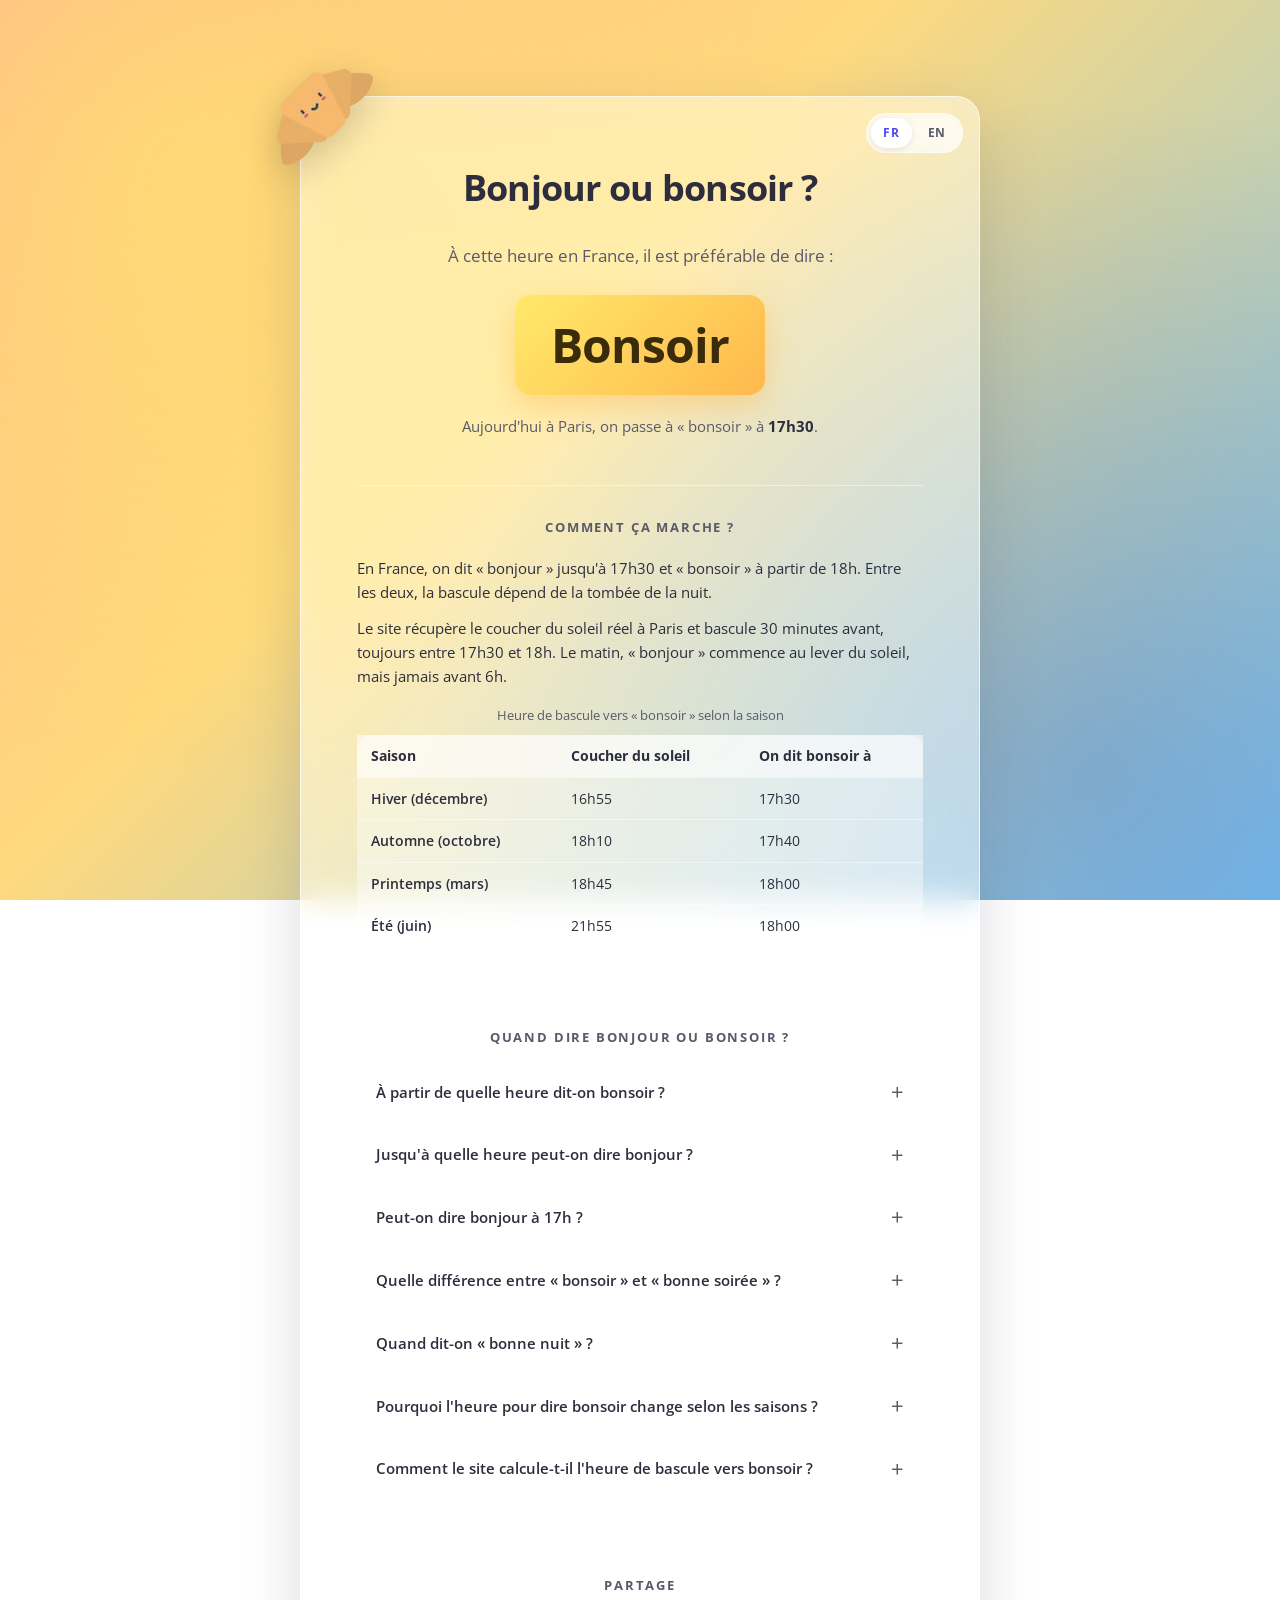
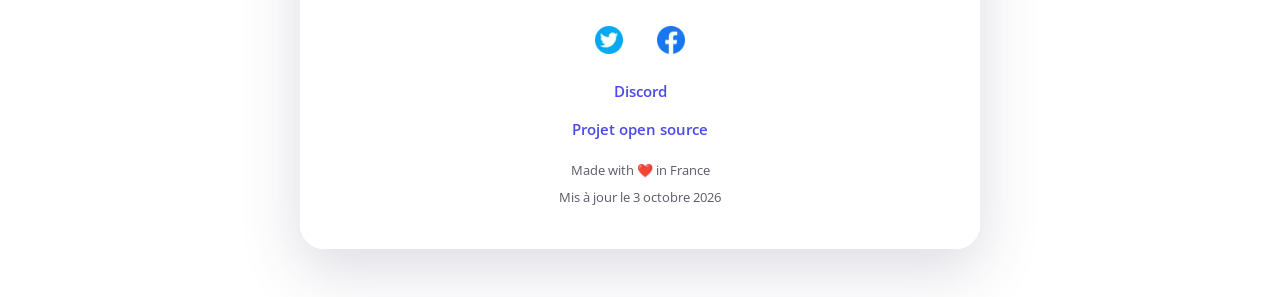
==== index.html @ 3666c382 "Refactor code structure for improved readability and maintainability" ====
<!DOCTYPE html>
<html lang="fr">

<head>
  <meta charset="utf-8" />
  <title>Faut-il dire bonjour ou bonsoir ?</title>
  <meta name="author" content="Fazcode" />
  <link rel="apple-touch-icon" href="./apple-touch-icon.png" />
  <link rel="icon" href="./favicon.ico" sizes="any" />
  <link rel="icon" type="image/webp" href="./croissant.webp" />
  <link rel="author" href="./humans.txt" />
  <meta name="viewport" content="width=device-width, initial-scale=1" />
  <meta name="robots" content="index, follow, max-snippet:-1, max-image-preview:large" />
  <link rel="canonical" href="https://bonjouroubonsoir.fr/" />
  <link rel="alternate" hreflang="fr" href="https://bonjouroubonsoir.fr/" />
  <link rel="alternate" hreflang="en" href="https://bonjouroubonsoir.fr/en/" />
  <link rel="alternate" hreflang="x-default" href="https://bonjouroubonsoir.fr/" />
  <link rel="preload" as="image" href="./croissant.webp" fetchpriority="high" />
  <meta name="description"
    content="Faut-il dire bonjour ou bonsoir maintenant ? Réponse en temps réel selon l'heure et le coucher du soleil, basée sur les règles du savoir-vivre français." />
  <meta name="keywords"
    content="faut-il dire bonjour ou bonsoir, bonjour ou bonsoir, à partir de quelle heure peut-on dire bonsoir, jusqu'à quelle heure peut-on dire bonjour, quand dire bonjour, quand dire bonsoir, heure pour dire bonsoir, bonsoir ou bonne soirée, savoir-vivre français, politesse, fazcode">

  <!-- Facebook -->
  <meta property="og:type" content="website" />
  <meta property="og:site_name" content="Bonjour ou Bonsoir ?" />
  <meta property="og:url" content="https://bonjouroubonsoir.fr/" />
  <meta property="og:title" content="Faut-il dire bonjour ou bonsoir ?" />
  <meta property="og:description"
    content="Faut-il dire bonjour ou bonsoir maintenant ? Réponse en temps réel selon l'heure et le coucher du soleil, basée sur les règles du savoir-vivre français." />
  <meta property="og:image" content="https://bonjouroubonsoir.fr/og-image.png" />
  <meta property="og:image:width" content="1200" />
  <meta property="og:image:height" content="630" />
  <meta property="og:image:type" content="image/png" />
  <meta property="og:image:alt" content="Un croissant, logo du site Bonjour ou Bonsoir" />
  <meta property="og:locale" content="fr_FR" />
  <meta property="og:locale:alternate" content="en_US" />

  <!-- Adding metadata for the PWA  -->
  <meta name="theme-color" content="#ffffff">
  <link rel="manifest" href="./manifest.json">


  <!-- Twitter -->
  <meta name="twitter:card" content="summary_large_image" />
  <meta name="twitter:url" content="https://bonjouroubonsoir.fr/" />
  <meta name="twitter:title" content="Faut-il dire bonjour ou bonsoir ?" />
  <meta name="twitter:description"
    content="Faut-il dire bonjour ou bonsoir maintenant ? Réponse en temps réel selon l'heure et le coucher du soleil, basée sur les règles du savoir-vivre français." />
  <meta name="twitter:image" content="https://bonjouroubonsoir.fr/og-image.png" />
  <meta name="twitter:site" content="@FazCodeFR" />
  <meta name="twitter:creator" content="@FazCodeFR" />

  <link rel="preload" href="./fonts/open-sans-latin-wght-400-700.woff2" as="font" type="font/woff2" crossorigin />
  <link rel="preconnect" href="https://api.sunrise-sunset.org" crossorigin />
  <link rel="stylesheet" href="./index.css" />

  <script type="application/ld+json">
  {
    "@context": "https://schema.org",
    "@graph": [
    {
      "@type": "WebSite",
      "@id": "https://bonjouroubonsoir.fr/#website",
      "name": "Bonjour ou Bonsoir ?",
      "url": "https://bonjouroubonsoir.fr/",
      "description": "Le site qui vous indique s'il faut dire bonjour ou bonsoir à ce moment.",
      "inLanguage": ["fr-FR", "en-US"],
      "publisher": { "@id": "https://bonjouroubonsoir.fr/#fazcode" }
    },
    {
      "@type": "Person",
      "@id": "https://bonjouroubonsoir.fr/#fazcode",
      "name": "Fazcode",
      "url": "https://fazcode.com/",
      "sameAs": [
        "https://github.com/FazCodeFR",
        "https://x.com/FazCodeFR"
      ]
    },
    {
      "@type": "WebPage",
      "@id": "https://bonjouroubonsoir.fr/#webpage",
      "url": "https://bonjouroubonsoir.fr/",
      "name": "Faut-il dire bonjour ou bonsoir ?",
      "inLanguage": "fr-FR",
      "isPartOf": { "@id": "https://bonjouroubonsoir.fr/#website" },
      "author": { "@id": "https://bonjouroubonsoir.fr/#fazcode" },
      "dateModified": "2026-10-03",
      "about": { "@type": "Thing", "name": "Salutations françaises : bonjour et bonsoir" },
      "mainEntity": { "@id": "https://bonjouroubonsoir.fr/#app" }
    },
    {
      "@type": "WebApplication",
      "@id": "https://bonjouroubonsoir.fr/#app",
      "name": "Bonjour ou Bonsoir ?",
      "url": "https://bonjouroubonsoir.fr/",
      "description": "Indique en temps réel s'il faut dire bonjour ou bonsoir, selon l'heure et le coucher du soleil à Paris (bascule entre 17h30 et 18h).",
      "applicationCategory": "ReferenceApplication",
      "operatingSystem": "Any",
      "inLanguage": ["fr-FR", "en-US"],
      "isAccessibleForFree": true,
      "offers": { "@type": "Offer", "price": "0", "priceCurrency": "EUR" },
      "author": { "@id": "https://bonjouroubonsoir.fr/#fazcode" }
    },
    {
    "@type": "FAQPage",
    "@id": "https://bonjouroubonsoir.fr/#faq",
    "inLanguage": "fr-FR",
    "isPartOf": { "@id": "https://bonjouroubonsoir.fr/#webpage" },
    "mainEntity": [
      {
        "@type": "Question",
        "name": "À partir de quelle heure dit-on bonsoir ?",
        "acceptedAnswer": {
          "@type": "Answer",
          "text": "En France, on commence à dire « bonsoir » entre 17h30 et 18h selon la saison. En hiver, quand la nuit tombe vers 17h, on bascule dès 17h30 ; en été, on attend 18h car il fait encore jour."
        }
      },
      {
        "@type": "Question",
        "name": "Jusqu'à quelle heure peut-on dire bonjour ?",
        "acceptedAnswer": {
          "@type": "Answer",
          "text": "« Bonjour » reste correct jusqu'à 17h30 toute l'année. Au-delà, et au plus tard à 18h, « bonsoir » prend le relais. Cette zone de bascule est typique du savoir-vivre français."
        }
      },
      {
        "@type": "Question",
        "name": "Peut-on dire bonjour à 17h ?",
        "acceptedAnswer": {
          "@type": "Answer",
          "text": "Oui, sans hésiter. À 17h, l'usage est encore « bonjour » partout en France, quelle que soit la saison. La transition vers « bonsoir » ne commence qu'à partir de 17h30."
        }
      },
      {
        "@type": "Question",
        "name": "Quelle est la différence entre « bonsoir » et « bonne soirée » ?",
        "acceptedAnswer": {
          "@type": "Answer",
          "text": "« Bonsoir » sert à saluer quelqu'un quand on le rencontre en fin de journée. « Bonne soirée » sert à prendre congé, en lui souhaitant une agréable fin de journée. On ne dit pas « bonne soirée » en arrivant."
        }
      },
      {
        "@type": "Question",
        "name": "Quand dit-on « bonne nuit » ?",
        "acceptedAnswer": {
          "@type": "Answer",
          "text": "« Bonne nuit » se dit uniquement juste avant que la personne aille se coucher. Ce n'est pas une salutation du soir : pour saluer en soirée, on dit « bonsoir »."
        }
      },
      {
        "@type": "Question",
        "name": "Pourquoi l'heure pour dire bonsoir change selon les saisons ?",
        "acceptedAnswer": {
          "@type": "Answer",
          "text": "Parce que l'usage français lie traditionnellement « bonsoir » à la tombée de la nuit. Le site se base sur le coucher du soleil réel à Paris, dans une fourchette comprise entre 17h30 et 18h pour rester cohérent avec les règles de politesse."
        }
      },
      {
        "@type": "Question",
        "name": "Comment le site calcule-t-il l'heure de bascule vers bonsoir ?",
        "acceptedAnswer": {
          "@type": "Answer",
          "text": "Le site récupère l'heure du coucher du soleil à Paris et bascule 30 minutes avant, sans jamais descendre sous 17h30 ni dépasser 18h. Exemples : 17h30 en hiver, environ 17h40 en automne, 18h au printemps et en été. Le matin, « bonjour » commence au lever du soleil, mais jamais avant 6h."
        }
      }
    ]
    }
    ]
  }
  </script>

</head>

<body>

  <main class="aligncenter">
    <div class="lang-switch" role="group" aria-label="Language">
      <a href="./" aria-current="page">FR</a>
      <a href="./en/">EN</a>
    </div>
    <img src="./croissant.webp" class="corner-image" alt="" width="200" height="200" fetchpriority="high">
    <h1>Bonjour ou bonsoir&nbsp;?</h1>

    <h2>À cette heure en France, il est préférable de dire&nbsp;:</h2>
    <time><strong id="bonText">Bonjour</strong></time>
    <p class="switch-time">Aujourd'hui à Paris, on passe à «&nbsp;bonsoir&nbsp;» à <strong id="switchTime">17h30–18h</strong>.</p>

    <section class="how" aria-labelledby="how-title">
      <h2 id="how-title">Comment ça marche&nbsp;?</h2>
      <p>En France, on dit «&nbsp;bonjour&nbsp;» jusqu'à 17h30 et «&nbsp;bonsoir&nbsp;» à partir de 18h. Entre les deux, la bascule dépend de la tombée de la nuit.</p>
      <p>Le site récupère le coucher du soleil réel à Paris et bascule 30&nbsp;minutes avant, toujours entre 17h30 et 18h. Le matin, «&nbsp;bonjour&nbsp;» commence au lever du soleil, mais jamais avant 6h.</p>
      <table>
        <caption>Heure de bascule vers «&nbsp;bonsoir&nbsp;» selon la saison</caption>
        <thead>
          <tr><th scope="col">Saison</th><th scope="col">Coucher du soleil</th><th scope="col">On dit bonsoir à</th></tr>
        </thead>
        <tbody>
          <tr><th scope="row">Hiver (décembre)</th><td>16h55</td><td>17h30</td></tr>
          <tr><th scope="row">Automne (octobre)</th><td>18h10</td><td>17h40</td></tr>
          <tr><th scope="row">Printemps (mars)</th><td>18h45</td><td>18h00</td></tr>
          <tr><th scope="row">Été (juin)</th><td>21h55</td><td>18h00</td></tr>
        </tbody>
      </table>
    </section>

    <section class="faq" aria-labelledby="faq-title">
      <h2 id="faq-title">Quand dire bonjour ou bonsoir&nbsp;?</h2>

      <details>
        <summary>À partir de quelle heure dit-on bonsoir&nbsp;?</summary>
        <p class="answer">En France, on commence à dire «&nbsp;bonsoir&nbsp;» entre 17h30 et 18h selon la saison. En hiver, quand la nuit tombe vers 17h, on bascule dès 17h30&nbsp;; en été, on attend 18h car il fait encore jour.</p>
      </details>

      <details>
        <summary>Jusqu'à quelle heure peut-on dire bonjour&nbsp;?</summary>
        <p class="answer">«&nbsp;Bonjour&nbsp;» reste correct jusqu'à 17h30 toute l'année. Au-delà, et au plus tard à 18h, «&nbsp;bonsoir&nbsp;» prend le relais. Cette zone de bascule est typique du savoir-vivre français.</p>
      </details>

      <details>
        <summary>Peut-on dire bonjour à 17h&nbsp;?</summary>
        <p class="answer">Oui, sans hésiter. À 17h, l'usage est encore «&nbsp;bonjour&nbsp;» partout en France, quelle que soit la saison. La transition vers «&nbsp;bonsoir&nbsp;» ne commence qu'à partir de 17h30.</p>
      </details>

      <details>
        <summary>Quelle différence entre «&nbsp;bonsoir&nbsp;» et «&nbsp;bonne soirée&nbsp;»&nbsp;?</summary>
        <p class="answer">«&nbsp;Bonsoir&nbsp;» sert à saluer quelqu'un quand on le rencontre en fin de journée. «&nbsp;Bonne soirée&nbsp;» sert à prendre congé, en lui souhaitant une agréable fin de journée. On ne dit pas «&nbsp;bonne soirée&nbsp;» en arrivant.</p>
      </details>

      <details>
        <summary>Quand dit-on «&nbsp;bonne nuit&nbsp;»&nbsp;?</summary>
        <p class="answer">«&nbsp;Bonne nuit&nbsp;» se dit uniquement juste avant que la personne aille se coucher. Ce n'est pas une salutation du soir&nbsp;: pour saluer en soirée, on dit «&nbsp;bonsoir&nbsp;».</p>
      </details>

      <details>
        <summary>Pourquoi l'heure pour dire bonsoir change selon les saisons&nbsp;?</summary>
        <p class="answer">L'usage français lie traditionnellement «&nbsp;bonsoir&nbsp;» à la tombée de la nuit. Le site se base sur le coucher du soleil réel à Paris, dans une fourchette comprise entre 17h30 et 18h pour rester cohérent avec les règles de politesse.</p>
      </details>

      <details>
        <summary>Comment le site calcule-t-il l'heure de bascule vers bonsoir&nbsp;?</summary>
        <p class="answer">Le site récupère l'heure du coucher du soleil à Paris et bascule 30&nbsp;minutes avant, sans jamais descendre sous 17h30 ni dépasser 18h. Exemples&nbsp;: 17h30 en hiver, environ 17h40 en automne, 18h au printemps et en été. Le matin, «&nbsp;bonjour&nbsp;» commence au lever du soleil, mais jamais avant 6h.</p>
      </details>
    </section>

    <section class="share">
      <h2>Partage</h2>

      <div class="share-icons">
        <a title="Faire un tweet"
          href="https://twitter.com/intent/tweet?text=Faut-il+dire+bonjour+ou+bonsoir+%3f%20https://bonjouroubonsoir.fr/+de+@aime_dev">
          <img src="./assets/twitter.webp" alt="Logo Twitter" width="35" height="35">
        </a>
        <a title="Partager sur Facebook" href="https://www.facebook.com/sharer/sharer.php?u=https://bonjouroubonsoir.fr/"
          lang="en" xml:lang="en">
          <img src="./assets/facebook.webp" alt="Logo Facebook" width="35" height="35">
        </a>
      </div>

      <a href="https://fazcode.com/discord">Discord</a>
      <a title="Github" href="https://github.com/FazCodeFR/BonjourOuBonsoir">Projet open source</a>

      <span class="made">Made with ❤️ in France</span>
      <span class="updated">Mis à jour le <time datetime="2026-10-03">3 octobre 2026</time></span>
    </section>
  </main>
  <script src="./index.js"></script>

</body>

</html>
---- index.css ----
@font-face {
    font-family: 'Open Sans';
    font-style: normal;
    font-weight: 400 700;
    font-display: swap;
    src: url('fonts/open-sans-latin-wght-400-700.woff2') format('woff2');
}

:root {
    --color-text: #2d2d3d;
    --color-text-soft: #5a5a6a;
    --color-card: rgba(255, 255, 255, 0.5);
    --color-card-border: rgba(255, 255, 255, 0.65);
    --color-divider: rgba(255, 255, 255, 0.45);
    --color-link: #4a4ae8;
    --color-link-hover: #2d2dc6;
    --color-bon-1: #ffe96a;
    --color-bon-2: #ffb84d;
    --shadow-card: 0 20px 60px rgba(60, 60, 100, 0.18);
    --shadow-bon: 0 10px 28px rgba(255, 184, 77, 0.45);
    --radius-card: 24px;
    --radius-bon: 16px;
}

* {
    box-sizing: border-box;
}

html, body {
    margin: 0;
    padding: 0;
}

body {
    font-family: 'Open Sans', sans-serif;
    min-height: 100vh;
    background: linear-gradient(135deg, #ffb88c 0%, #ffd97d 40%, #7bc6f5 100%);
    background-attachment: fixed;
    display: flex;
    justify-content: center;
    align-items: flex-start;
    color: var(--color-text);
    padding: 96px 20px 48px;
    line-height: 1.5;
    -webkit-font-smoothing: antialiased;
    -moz-osx-font-smoothing: grayscale;
}

body::before {
    content: '';
    position: fixed;
    inset: 0;
    background:
        radial-gradient(circle at 15% 20%, rgba(255, 233, 106, 0.55) 0%, transparent 45%),
        radial-gradient(circle at 85% 85%, rgba(75, 108, 183, 0.35) 0%, transparent 50%);
    pointer-events: none;
    z-index: 0;
}

.aligncenter {
    position: relative;
    text-align: center;
    border-radius: var(--radius-card);
    background-color: var(--color-card);
    padding: 64px 56px 40px;
    border: 1px solid var(--color-card-border);
    backdrop-filter: blur(16px) saturate(140%);
    -webkit-backdrop-filter: blur(16px) saturate(140%);
    box-shadow: var(--shadow-card);
    max-width: 680px;
    width: 100%;
    z-index: 1;
    animation: fadeIn 0.7s cubic-bezier(0.22, 1, 0.36, 1);
}

@keyframes fadeIn {
    from { opacity: 1; transform: translateY(8px); }
    to   { opacity: 1; transform: translateY(0); }
}

.lang-switch {
    position: absolute;
    top: 16px;
    right: 16px;
    display: inline-flex;
    gap: 4px;
    padding: 4px;
    border-radius: 999px;
    background: rgba(255, 255, 255, 0.55);
    border: 1px solid rgba(255, 255, 255, 0.7);
    backdrop-filter: blur(8px);
    -webkit-backdrop-filter: blur(8px);
    z-index: 2;
}

.lang-switch a {
    display: inline-flex;
    align-items: center;
    justify-content: center;
    min-width: 28px;
    min-height: 28px;
    font-size: 0.75rem;
    font-weight: 700;
    letter-spacing: 0.06em;
    color: var(--color-text-soft);
    padding: 6px 12px;
    border-radius: 999px;
    transition: background 0.2s ease, color 0.2s ease;
}

.lang-switch a:hover {
    color: var(--color-text);
    text-decoration: none;
}

.lang-switch a[aria-current="page"] {
    background: rgba(255, 255, 255, 0.9);
    color: var(--color-link);
    box-shadow: 0 2px 6px rgba(60, 60, 100, 0.12);
}

.corner-image {
    position: absolute;
    left: -24px;
    top: -28px;
    width: 96px;
    height: 96px;
    margin: 0;
    filter: drop-shadow(0 10px 18px rgba(0, 0, 0, 0.18));
    animation: float 4s ease-in-out infinite;
}

@keyframes float {
    0%, 100% { transform: translateY(0) rotate(-8deg); }
    50% { transform: translateY(-6px) rotate(-3deg); }
}

h1 {
    text-align: center;
    font-size: 2.25rem;
    font-weight: 700;
    letter-spacing: -0.02em;
    margin: 0 0 8px;
}

h2 {
    font-size: 1.0625rem;
    font-weight: 400;
    color: var(--color-text-soft);
    margin: 28px 0 18px;
}

#bonText {
    display: inline-block;
    background: linear-gradient(135deg, var(--color-bon-1) 0%, var(--color-bon-2) 100%);
    padding: 14px 36px;
    border-radius: var(--radius-bon);
    box-shadow: var(--shadow-bon);
    font-size: 3rem;
    font-weight: 700;
    letter-spacing: -0.02em;
    margin-top: 8px;
    color: #3a2c0a;
}

.switch-time {
    margin: 20px 0 0;
    font-size: 0.9375rem;
    color: var(--color-text-soft);
}

.switch-time strong {
    color: var(--color-text);
}

.how {
    margin-top: 48px;
    padding-top: 32px;
    border-top: 1px solid var(--color-divider);
    text-align: left;
}

.how h2 {
    margin: 0 0 18px;
    font-size: 0.8125rem;
    font-weight: 700;
    text-transform: uppercase;
    letter-spacing: 0.14em;
    color: var(--color-text-soft);
    text-align: center;
}

.how p {
    margin: 0 0 12px;
    font-size: 0.9375rem;
    line-height: 1.6;
}

.how table {
    width: 100%;
    margin-top: 18px;
    border-collapse: collapse;
    font-size: 0.9rem;
    background: rgba(255, 255, 255, 0.4);
    border-radius: 14px;
    overflow: hidden;
}

.how caption {
    caption-side: top;
    padding-bottom: 10px;
    font-size: 0.8125rem;
    color: var(--color-text-soft);
}

.how th,
.how td {
    padding: 10px 14px;
    text-align: left;
    border-bottom: 1px solid var(--color-divider);
}

.how thead th {
    font-weight: 700;
    background: rgba(255, 255, 255, 0.55);
}

.how tbody th {
    font-weight: 600;
}

.how td {
    white-space: nowrap;
}

.how tbody tr:last-child th,
.how tbody tr:last-child td {
    border-bottom: 0;
}

.faq {
    margin-top: 48px;
    padding-top: 32px;
    border-top: 1px solid var(--color-divider);
    text-align: left;
}

.faq h2 {
    margin: 0 0 18px;
    font-size: 0.8125rem;
    font-weight: 700;
    text-transform: uppercase;
    letter-spacing: 0.14em;
    color: var(--color-text-soft);
    text-align: center;
}

.faq details {
    background: rgba(255, 255, 255, 0.4);
    border: 1px solid rgba(255, 255, 255, 0.55);
    border-radius: 14px;
    margin-bottom: 10px;
    overflow: hidden;
    transition: background 0.2s ease, box-shadow 0.2s ease;
}

.faq details:hover {
    background: rgba(255, 255, 255, 0.55);
}

.faq details[open] {
    background: rgba(255, 255, 255, 0.7);
    box-shadow: 0 6px 18px rgba(60, 60, 100, 0.08);
}

.faq summary {
    list-style: none;
    cursor: pointer;
    padding: 14px 18px;
    font-size: 0.95rem;
    font-weight: 600;
    color: var(--color-text);
    display: flex;
    justify-content: space-between;
    align-items: center;
    gap: 12px;
}

.faq summary::-webkit-details-marker {
    display: none;
}

.faq summary::after {
    content: '+';
    font-size: 1.4rem;
    line-height: 1;
    font-weight: 400;
    color: var(--color-text-soft);
    transition: transform 0.25s cubic-bezier(0.22, 1, 0.36, 1);
    flex-shrink: 0;
}

.faq details[open] summary::after {
    transform: rotate(45deg);
    color: var(--color-link);
}

.faq .answer {
    padding: 0 18px 16px;
    color: var(--color-text-soft);
    font-size: 0.9rem;
    line-height: 1.6;
    margin: 0;
}

.share {
    margin-top: 48px;
    padding-top: 32px;
    border-top: 1px solid var(--color-divider);
    display: flex;
    flex-direction: column;
    gap: 16px;
    align-items: center;
}

.share h2 {
    margin: 0;
    font-size: 0.8125rem;
    font-weight: 700;
    text-transform: uppercase;
    letter-spacing: 0.14em;
    color: var(--color-text-soft);
}

.share-icons {
    display: flex;
    gap: 14px;
    margin-top: 4px;
}

.share-icons a {
    display: inline-flex;
    align-items: center;
    justify-content: center;
    width: 48px;
    height: 48px;
    border-radius: 12px;
    background: rgba(255, 255, 255, 0.55);
    border: 1px solid rgba(255, 255, 255, 0.7);
    transition: transform 0.2s ease, box-shadow 0.2s ease, background 0.2s ease;
}

.share-icons a:hover {
    transform: translateY(-3px);
    background: rgba(255, 255, 255, 0.8);
    box-shadow: 0 8px 18px rgba(60, 60, 100, 0.18);
}

.share-icons img {
    width: 28px;
    height: 28px;
    display: block;
}

a {
    color: var(--color-link);
    font-size: 0.9375rem;
    font-weight: 600;
    margin: 0;
    text-decoration: none;
    transition: color 0.2s ease;
}

a:hover {
    color: var(--color-link-hover);
    text-decoration: underline;
}

.share .made,
.share .updated {
    font-size: 0.8125rem;
    color: var(--color-text-soft);
    margin-top: 4px;
}

.share .updated {
    margin-top: -8px;
}

@media only screen and (max-width: 600px) {
    body {
        padding: 32px 16px;
    }
    .aligncenter {
        padding: 56px 24px 32px;
    }
    h1 {
        font-size: 1.625rem;
    }
    h2 {
        font-size: 0.9375rem;
    }
    #bonText {
        font-size: 2.25rem;
        padding: 12px 24px;
    }
    .corner-image {
        width: 72px;
        height: 72px;
        left: -16px;
        top: -20px;
    }
    .lang-switch {
        top: 12px;
        right: 12px;
    }
    .lang-switch a {
        font-size: 0.7rem;
        padding: 5px 10px;
    }
    .share {
        margin-top: 40px;
    }
    .faq,
    .how {
        margin-top: 40px;
        padding-top: 24px;
    }
    .how table {
        font-size: 0.8125rem;
    }
    .how th,
    .how td {
        padding: 8px 10px;
    }
    .faq summary {
        padding: 12px 14px;
        font-size: 0.9rem;
    }
    .faq .answer {
        padding: 0 14px 14px;
        font-size: 0.875rem;
    }
}
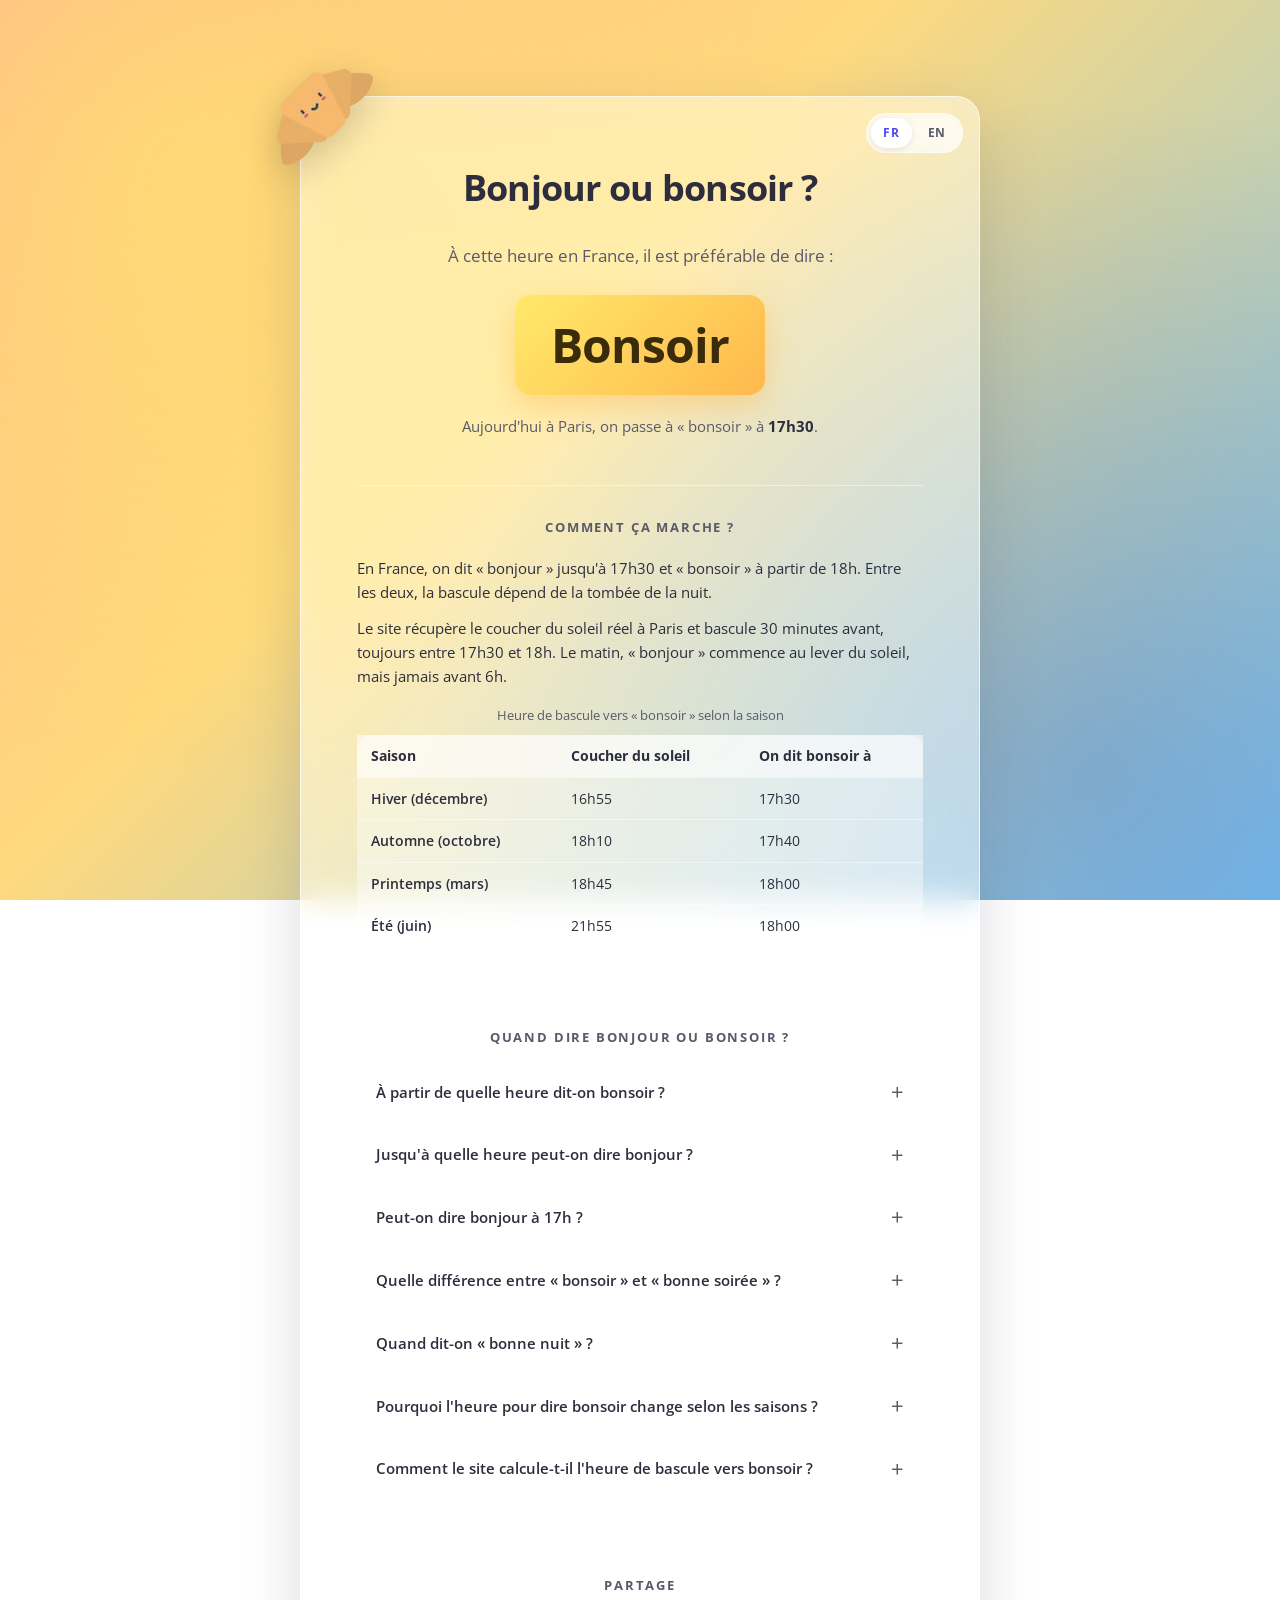
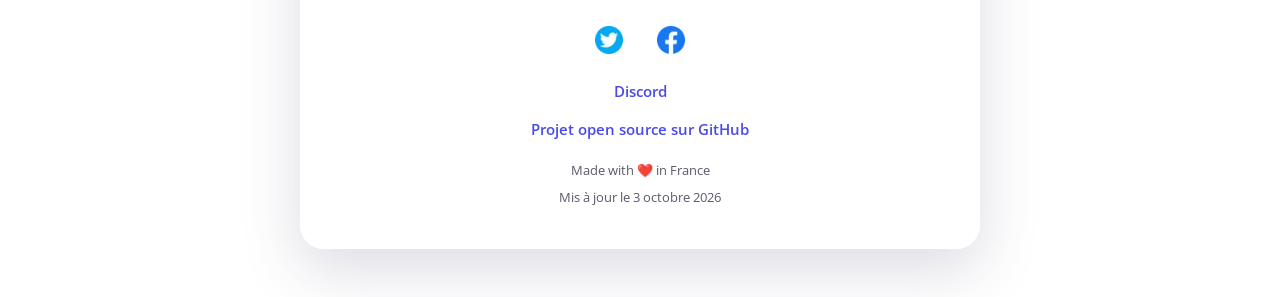
==== commit fe286305: "fix(headers): update cache duration for manifest and main script to one week fix(index.html): enhanc" ====
--- a/index.html
+++ b/index.html
@@ -15,7 +15,6 @@
   <link rel="alternate" hreflang="fr" href="https://bonjouroubonsoir.fr/" />
   <link rel="alternate" hreflang="en" href="https://bonjouroubonsoir.fr/en/" />
   <link rel="alternate" hreflang="x-default" href="https://bonjouroubonsoir.fr/" />
-  <link rel="preload" as="image" href="./croissant.webp" fetchpriority="high" />
   <meta name="description"
     content="Faut-il dire bonjour ou bonsoir maintenant ? Réponse en temps réel selon l'heure et le coucher du soleil, basée sur les règles du savoir-vivre français." />
   <meta name="keywords"
@@ -53,7 +52,452 @@
 
   <link rel="preload" href="./fonts/open-sans-latin-wght-400-700.woff2" as="font" type="font/woff2" crossorigin />
   <link rel="preconnect" href="https://api.sunrise-sunset.org" crossorigin />
-  <link rel="stylesheet" href="./index.css" />
+  <style>
+    @font-face {
+        font-family: 'Open Sans';
+        font-style: normal;
+        font-weight: 400 700;
+        font-display: swap;
+        src: url('/fonts/open-sans-latin-wght-400-700.woff2') format('woff2');
+    }
+
+    :root {
+        --color-text: #2d2d3d;
+        --color-text-soft: #5a5a6a;
+        --color-card: rgba(255, 255, 255, 0.5);
+        --color-card-border: rgba(255, 255, 255, 0.65);
+        --color-divider: rgba(255, 255, 255, 0.45);
+        --color-link: #4a4ae8;
+        --color-link-hover: #2d2dc6;
+        --color-bon-1: #ffe96a;
+        --color-bon-2: #ffb84d;
+        --shadow-card: 0 20px 60px rgba(60, 60, 100, 0.18);
+        --shadow-bon: 0 10px 28px rgba(255, 184, 77, 0.45);
+        --radius-card: 24px;
+        --radius-bon: 16px;
+    }
+
+    * {
+        box-sizing: border-box;
+    }
+
+    html, body {
+        margin: 0;
+        padding: 0;
+    }
+
+    body {
+        font-family: 'Open Sans', sans-serif;
+        min-height: 100vh;
+        background: linear-gradient(135deg, #ffb88c 0%, #ffd97d 40%, #7bc6f5 100%);
+        background-attachment: fixed;
+        display: flex;
+        justify-content: center;
+        align-items: flex-start;
+        color: var(--color-text);
+        padding: 96px 20px 48px;
+        line-height: 1.5;
+        -webkit-font-smoothing: antialiased;
+        -moz-osx-font-smoothing: grayscale;
+    }
+
+    body::before {
+        content: '';
+        position: fixed;
+        inset: 0;
+        background:
+            radial-gradient(circle at 15% 20%, rgba(255, 233, 106, 0.55) 0%, transparent 45%),
+            radial-gradient(circle at 85% 85%, rgba(75, 108, 183, 0.35) 0%, transparent 50%);
+        pointer-events: none;
+        z-index: 0;
+    }
+
+    .aligncenter {
+        position: relative;
+        text-align: center;
+        border-radius: var(--radius-card);
+        background-color: var(--color-card);
+        padding: 64px 56px 40px;
+        border: 1px solid var(--color-card-border);
+        backdrop-filter: blur(16px) saturate(140%);
+        -webkit-backdrop-filter: blur(16px) saturate(140%);
+        box-shadow: var(--shadow-card);
+        max-width: 680px;
+        width: 100%;
+        z-index: 1;
+        animation: fadeIn 0.7s cubic-bezier(0.22, 1, 0.36, 1);
+    }
+
+    @keyframes fadeIn {
+        from { opacity: 1; transform: translateY(8px); }
+        to   { opacity: 1; transform: translateY(0); }
+    }
+
+    .lang-switch {
+        position: absolute;
+        top: 16px;
+        right: 16px;
+        display: inline-flex;
+        gap: 4px;
+        padding: 4px;
+        border-radius: 999px;
+        background: rgba(255, 255, 255, 0.55);
+        border: 1px solid rgba(255, 255, 255, 0.7);
+        backdrop-filter: blur(8px);
+        -webkit-backdrop-filter: blur(8px);
+        z-index: 2;
+    }
+
+    .lang-switch a {
+        display: inline-flex;
+        align-items: center;
+        justify-content: center;
+        min-width: 28px;
+        min-height: 28px;
+        font-size: 0.75rem;
+        font-weight: 700;
+        letter-spacing: 0.06em;
+        color: var(--color-text-soft);
+        padding: 6px 12px;
+        border-radius: 999px;
+        transition: background 0.2s ease, color 0.2s ease;
+    }
+
+    .lang-switch a:hover {
+        color: var(--color-text);
+        text-decoration: none;
+    }
+
+    .lang-switch a[aria-current="page"] {
+        background: rgba(255, 255, 255, 0.9);
+        color: var(--color-link);
+        box-shadow: 0 2px 6px rgba(60, 60, 100, 0.12);
+    }
+
+    .corner-image {
+        position: absolute;
+        left: -24px;
+        top: -28px;
+        width: 96px;
+        height: 96px;
+        margin: 0;
+        filter: drop-shadow(0 10px 18px rgba(0, 0, 0, 0.18));
+        animation: float 4s ease-in-out infinite;
+    }
+
+    @keyframes float {
+        0%, 100% { transform: translateY(0) rotate(-8deg); }
+        50% { transform: translateY(-6px) rotate(-3deg); }
+    }
+
+    h1 {
+        text-align: center;
+        font-size: 2.25rem;
+        font-weight: 700;
+        letter-spacing: -0.02em;
+        margin: 0 0 8px;
+    }
+
+    h2 {
+        font-size: 1.0625rem;
+        font-weight: 400;
+        color: var(--color-text-soft);
+        margin: 28px 0 18px;
+    }
+
+    #bonText {
+        display: inline-block;
+        background: linear-gradient(135deg, var(--color-bon-1) 0%, var(--color-bon-2) 100%);
+        padding: 14px 36px;
+        border-radius: var(--radius-bon);
+        box-shadow: var(--shadow-bon);
+        font-size: 3rem;
+        font-weight: 700;
+        letter-spacing: -0.02em;
+        margin-top: 8px;
+        color: #3a2c0a;
+    }
+
+    .switch-time {
+        margin: 20px 0 0;
+        font-size: 0.9375rem;
+        color: var(--color-text-soft);
+    }
+
+    .switch-time strong {
+        color: var(--color-text);
+    }
+
+    .how {
+        margin-top: 48px;
+        padding-top: 32px;
+        border-top: 1px solid var(--color-divider);
+        text-align: left;
+    }
+
+    .how h2 {
+        margin: 0 0 18px;
+        font-size: 0.8125rem;
+        font-weight: 700;
+        text-transform: uppercase;
+        letter-spacing: 0.14em;
+        color: var(--color-text-soft);
+        text-align: center;
+    }
+
+    .how p {
+        margin: 0 0 12px;
+        font-size: 0.9375rem;
+        line-height: 1.6;
+    }
+
+    .how table {
+        width: 100%;
+        margin-top: 18px;
+        border-collapse: collapse;
+        font-size: 0.9rem;
+        background: rgba(255, 255, 255, 0.4);
+        border-radius: 14px;
+        overflow: hidden;
+    }
+
+    .how caption {
+        caption-side: top;
+        padding-bottom: 10px;
+        font-size: 0.8125rem;
+        color: var(--color-text-soft);
+    }
+
+    .how th,
+    .how td {
+        padding: 10px 14px;
+        text-align: left;
+        border-bottom: 1px solid var(--color-divider);
+    }
+
+    .how thead th {
+        font-weight: 700;
+        background: rgba(255, 255, 255, 0.55);
+    }
+
+    .how tbody th {
+        font-weight: 600;
+    }
+
+    .how td {
+        white-space: nowrap;
+    }
+
+    .how tbody tr:last-child th,
+    .how tbody tr:last-child td {
+        border-bottom: 0;
+    }
+
+    .faq {
+        margin-top: 48px;
+        padding-top: 32px;
+        border-top: 1px solid var(--color-divider);
+        text-align: left;
+    }
+
+    .faq h2 {
+        margin: 0 0 18px;
+        font-size: 0.8125rem;
+        font-weight: 700;
+        text-transform: uppercase;
+        letter-spacing: 0.14em;
+        color: var(--color-text-soft);
+        text-align: center;
+    }
+
+    .faq details {
+        background: rgba(255, 255, 255, 0.4);
+        border: 1px solid rgba(255, 255, 255, 0.55);
+        border-radius: 14px;
+        margin-bottom: 10px;
+        overflow: hidden;
+        transition: background 0.2s ease, box-shadow 0.2s ease;
+    }
+
+    .faq details:hover {
+        background: rgba(255, 255, 255, 0.55);
+    }
+
+    .faq details[open] {
+        background: rgba(255, 255, 255, 0.7);
+        box-shadow: 0 6px 18px rgba(60, 60, 100, 0.08);
+    }
+
+    .faq summary {
+        list-style: none;
+        cursor: pointer;
+        padding: 14px 18px;
+        font-size: 0.95rem;
+        font-weight: 600;
+        color: var(--color-text);
+        display: flex;
+        justify-content: space-between;
+        align-items: center;
+        gap: 12px;
+    }
+
+    .faq summary::-webkit-details-marker {
+        display: none;
+    }
+
+    .faq summary::after {
+        content: '+';
+        font-size: 1.4rem;
+        line-height: 1;
+        font-weight: 400;
+        color: var(--color-text-soft);
+        transition: transform 0.25s cubic-bezier(0.22, 1, 0.36, 1);
+        flex-shrink: 0;
+    }
+
+    .faq details[open] summary::after {
+        transform: rotate(45deg);
+        color: var(--color-link);
+    }
+
+    .faq .answer {
+        padding: 0 18px 16px;
+        color: var(--color-text-soft);
+        font-size: 0.9rem;
+        line-height: 1.6;
+        margin: 0;
+    }
+
+    .share {
+        margin-top: 48px;
+        padding-top: 32px;
+        border-top: 1px solid var(--color-divider);
+        display: flex;
+        flex-direction: column;
+        gap: 16px;
+        align-items: center;
+    }
+
+    .share h2 {
+        margin: 0;
+        font-size: 0.8125rem;
+        font-weight: 700;
+        text-transform: uppercase;
+        letter-spacing: 0.14em;
+        color: var(--color-text-soft);
+    }
+
+    .share-icons {
+        display: flex;
+        gap: 14px;
+        margin-top: 4px;
+    }
+
+    .share-icons a {
+        display: inline-flex;
+        align-items: center;
+        justify-content: center;
+        width: 48px;
+        height: 48px;
+        border-radius: 12px;
+        background: rgba(255, 255, 255, 0.55);
+        border: 1px solid rgba(255, 255, 255, 0.7);
+        transition: transform 0.2s ease, box-shadow 0.2s ease, background 0.2s ease;
+    }
+
+    .share-icons a:hover {
+        transform: translateY(-3px);
+        background: rgba(255, 255, 255, 0.8);
+        box-shadow: 0 8px 18px rgba(60, 60, 100, 0.18);
+    }
+
+    .share-icons img {
+        width: 28px;
+        height: 28px;
+        display: block;
+    }
+
+    a {
+        color: var(--color-link);
+        font-size: 0.9375rem;
+        font-weight: 600;
+        margin: 0;
+        text-decoration: none;
+        transition: color 0.2s ease;
+    }
+
+    a:hover {
+        color: var(--color-link-hover);
+        text-decoration: underline;
+    }
+
+    .share .made,
+    .share .updated {
+        font-size: 0.8125rem;
+        color: var(--color-text-soft);
+        margin-top: 4px;
+    }
+
+    .share .updated {
+        margin-top: -8px;
+    }
+
+    @media only screen and (max-width: 600px) {
+        body {
+            padding: 32px 16px;
+        }
+        .aligncenter {
+            padding: 56px 24px 32px;
+        }
+        h1 {
+            font-size: 1.625rem;
+        }
+        h2 {
+            font-size: 0.9375rem;
+        }
+        #bonText {
+            font-size: 2.25rem;
+            padding: 12px 24px;
+        }
+        .corner-image {
+            width: 72px;
+            height: 72px;
+            left: -16px;
+            top: -20px;
+        }
+        .lang-switch {
+            top: 12px;
+            right: 12px;
+        }
+        .lang-switch a {
+            font-size: 0.7rem;
+            padding: 5px 10px;
+        }
+        .share {
+            margin-top: 40px;
+        }
+        .faq,
+        .how {
+            margin-top: 40px;
+            padding-top: 24px;
+        }
+        .how table {
+            font-size: 0.8125rem;
+        }
+        .how th,
+        .how td {
+            padding: 8px 10px;
+        }
+        .faq summary {
+            padding: 12px 14px;
+            font-size: 0.9rem;
+        }
+        .faq .answer {
+            padding: 0 14px 14px;
+            font-size: 0.875rem;
+        }
+    }
+  </style>
 
   <script type="application/ld+json">
   {
@@ -177,14 +621,14 @@
 
   <main class="aligncenter">
     <div class="lang-switch" role="group" aria-label="Language">
-      <a href="./" aria-current="page">FR</a>
-      <a href="./en/">EN</a>
+      <a href="./" lang="fr" hreflang="fr" aria-current="page" aria-label="FR – Français">FR</a>
+      <a href="./en/" lang="en" hreflang="en" aria-label="EN – English">EN</a>
     </div>
-    <img src="./croissant.webp" class="corner-image" alt="" width="200" height="200" fetchpriority="high">
+    <img src="./croissant.webp" class="corner-image" alt="" width="96" height="96" fetchpriority="high">
     <h1>Bonjour ou bonsoir&nbsp;?</h1>
 
     <h2>À cette heure en France, il est préférable de dire&nbsp;:</h2>
-    <time><strong id="bonText">Bonjour</strong></time>
+    <div aria-live="polite"><strong id="bonText">Bonjour</strong></div>
     <p class="switch-time">Aujourd'hui à Paris, on passe à «&nbsp;bonsoir&nbsp;» à <strong id="switchTime">17h30–18h</strong>.</p>
 
     <section class="how" aria-labelledby="how-title">
@@ -248,18 +692,16 @@
       <h2>Partage</h2>
 
       <div class="share-icons">
-        <a title="Faire un tweet"
-          href="https://twitter.com/intent/tweet?text=Faut-il+dire+bonjour+ou+bonsoir+%3f%20https://bonjouroubonsoir.fr/+de+@aime_dev">
-          <img src="./assets/twitter.webp" alt="Logo Twitter" width="35" height="35">
+        <a href="https://twitter.com/intent/tweet?text=Faut-il+dire+bonjour+ou+bonsoir+%3f%20https://bonjouroubonsoir.fr/+de+@aime_dev">
+          <img src="./assets/twitter.webp" alt="Partager sur Twitter" width="35" height="35">
         </a>
-        <a title="Partager sur Facebook" href="https://www.facebook.com/sharer/sharer.php?u=https://bonjouroubonsoir.fr/"
-          lang="en" xml:lang="en">
-          <img src="./assets/facebook.webp" alt="Logo Facebook" width="35" height="35">
+        <a href="https://www.facebook.com/sharer/sharer.php?u=https://bonjouroubonsoir.fr/">
+          <img src="./assets/facebook.webp" alt="Partager sur Facebook" width="35" height="35">
         </a>
       </div>
 
       <a href="https://fazcode.com/discord">Discord</a>
-      <a title="Github" href="https://github.com/FazCodeFR/BonjourOuBonsoir">Projet open source</a>
+      <a href="https://github.com/FazCodeFR/BonjourOuBonsoir">Projet open source sur GitHub</a>
 
       <span class="made">Made with ❤️ in France</span>
       <span class="updated">Mis à jour le <time datetime="2026-10-03">3 octobre 2026</time></span>
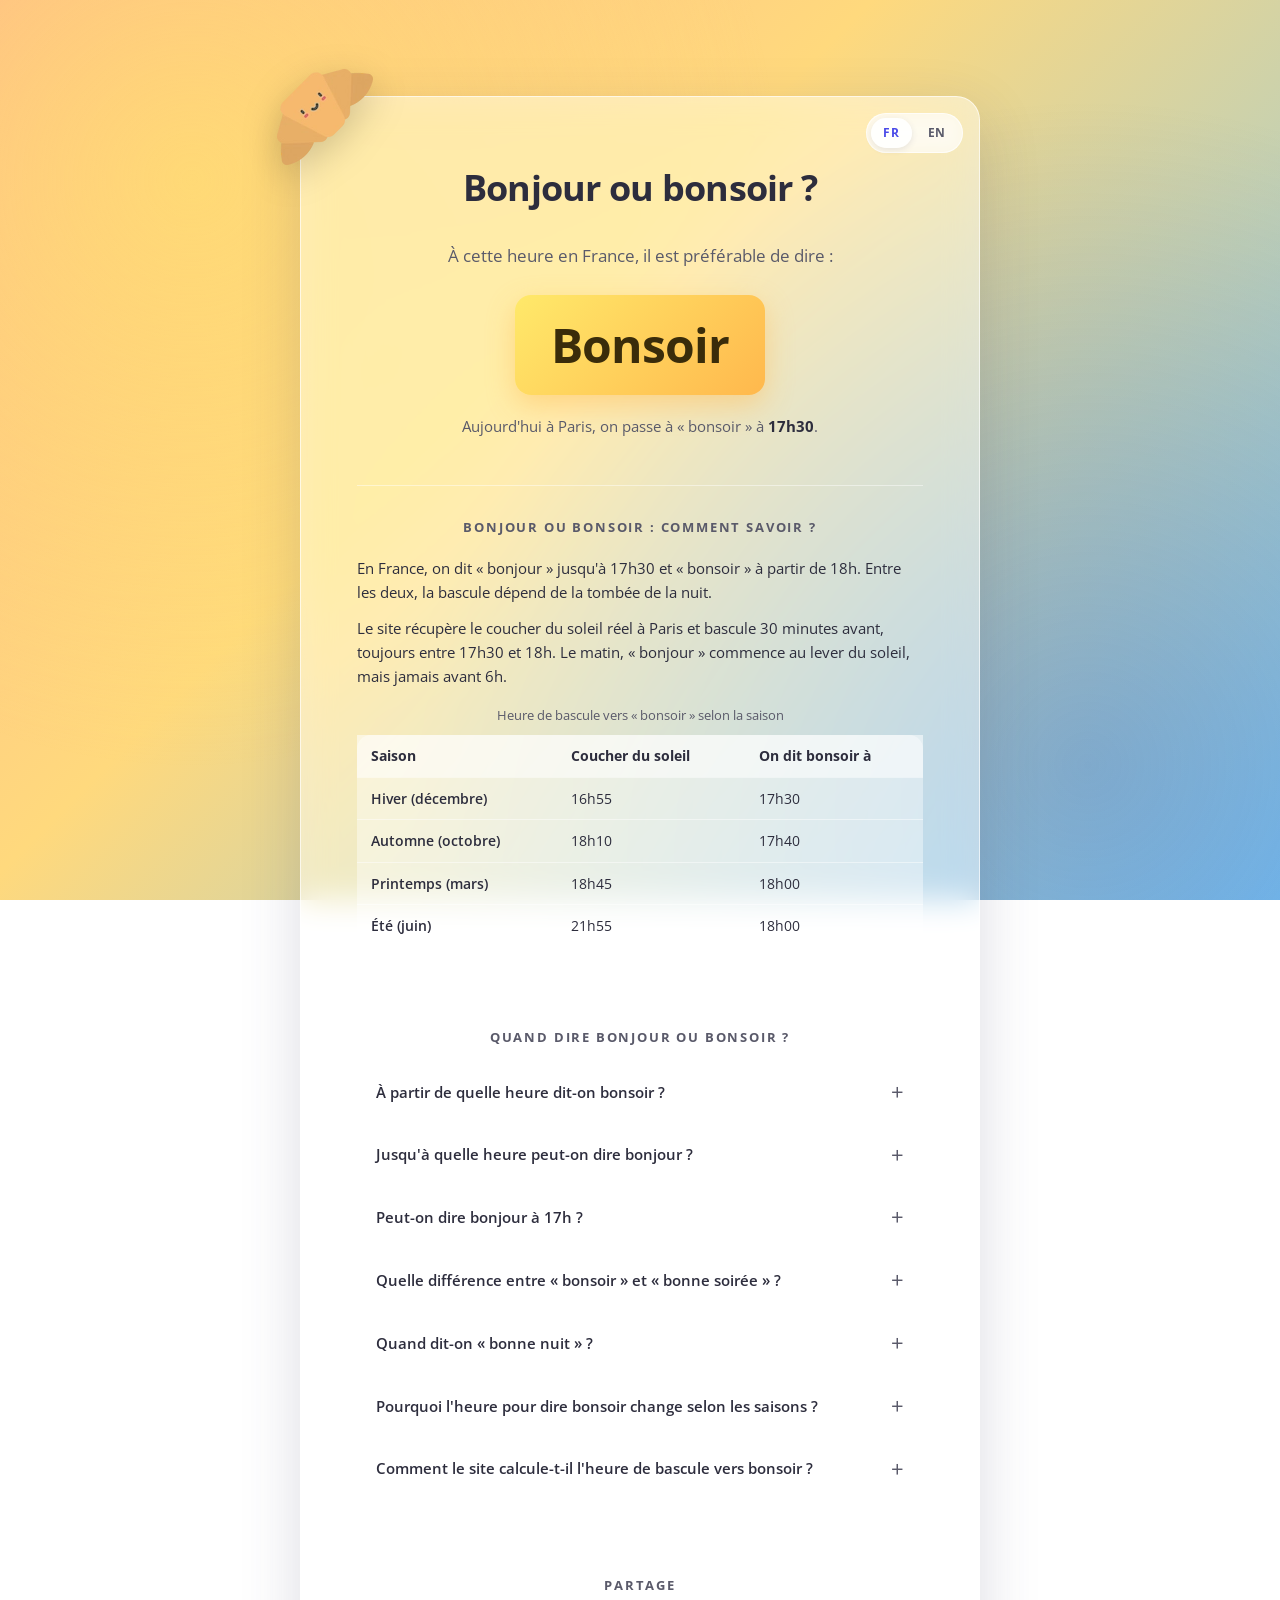
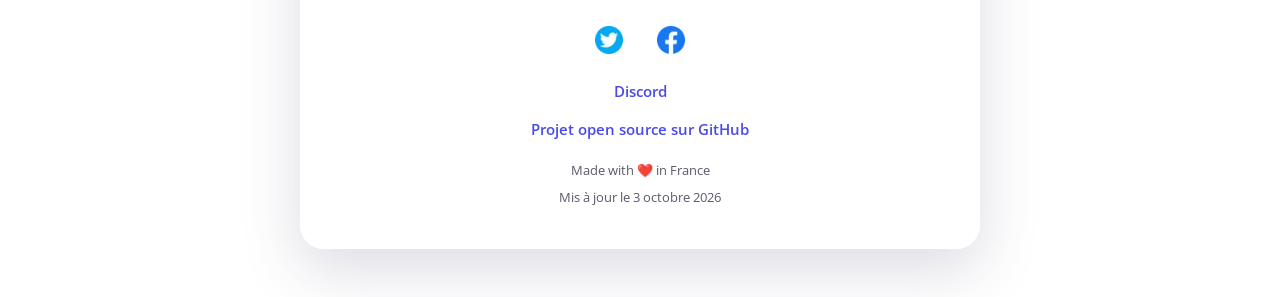
==== commit ad017c73: "fix(meta): update page titles and descriptions for clarity and SEO enhancement" ====
--- a/index.html
+++ b/index.html
@@ -3,7 +3,7 @@
 
 <head>
   <meta charset="utf-8" />
-  <title>Faut-il dire bonjour ou bonsoir ?</title>
+  <title>Faut-il dire bonjour ou bonsoir ? L'heure exacte en direct</title>
   <meta name="author" content="Fazcode" />
   <link rel="apple-touch-icon" href="./apple-touch-icon.png" />
   <link rel="icon" href="./favicon.ico" sizes="any" />
@@ -16,7 +16,7 @@
   <link rel="alternate" hreflang="en" href="https://bonjouroubonsoir.fr/en/" />
   <link rel="alternate" hreflang="x-default" href="https://bonjouroubonsoir.fr/" />
   <meta name="description"
-    content="Faut-il dire bonjour ou bonsoir maintenant ? Réponse en temps réel selon l'heure et le coucher du soleil, basée sur les règles du savoir-vivre français." />
+    content="Bonjour ou bonsoir ? Réponse en temps réel : en France, on dit bonsoir entre 17h30 et 18h selon le coucher du soleil à Paris. Règles et FAQ." />
   <meta name="keywords"
     content="faut-il dire bonjour ou bonsoir, bonjour ou bonsoir, à partir de quelle heure peut-on dire bonsoir, jusqu'à quelle heure peut-on dire bonjour, quand dire bonjour, quand dire bonsoir, heure pour dire bonsoir, bonsoir ou bonne soirée, savoir-vivre français, politesse, fazcode">
 
@@ -24,9 +24,9 @@
   <meta property="og:type" content="website" />
   <meta property="og:site_name" content="Bonjour ou Bonsoir ?" />
   <meta property="og:url" content="https://bonjouroubonsoir.fr/" />
-  <meta property="og:title" content="Faut-il dire bonjour ou bonsoir ?" />
+  <meta property="og:title" content="Faut-il dire bonjour ou bonsoir ? L'heure exacte en direct" />
   <meta property="og:description"
-    content="Faut-il dire bonjour ou bonsoir maintenant ? Réponse en temps réel selon l'heure et le coucher du soleil, basée sur les règles du savoir-vivre français." />
+    content="Bonjour ou bonsoir ? Réponse en temps réel : en France, on dit bonsoir entre 17h30 et 18h selon le coucher du soleil à Paris. Règles et FAQ." />
   <meta property="og:image" content="https://bonjouroubonsoir.fr/og-image.png" />
   <meta property="og:image:width" content="1200" />
   <meta property="og:image:height" content="630" />
@@ -43,9 +43,9 @@
   <!-- Twitter -->
   <meta name="twitter:card" content="summary_large_image" />
   <meta name="twitter:url" content="https://bonjouroubonsoir.fr/" />
-  <meta name="twitter:title" content="Faut-il dire bonjour ou bonsoir ?" />
+  <meta name="twitter:title" content="Faut-il dire bonjour ou bonsoir ? L'heure exacte en direct" />
   <meta name="twitter:description"
-    content="Faut-il dire bonjour ou bonsoir maintenant ? Réponse en temps réel selon l'heure et le coucher du soleil, basée sur les règles du savoir-vivre français." />
+    content="Bonjour ou bonsoir ? Réponse en temps réel : en France, on dit bonsoir entre 17h30 et 18h selon le coucher du soleil à Paris. Règles et FAQ." />
   <meta name="twitter:image" content="https://bonjouroubonsoir.fr/og-image.png" />
   <meta name="twitter:site" content="@FazCodeFR" />
   <meta name="twitter:creator" content="@FazCodeFR" />
@@ -339,6 +339,12 @@
         justify-content: space-between;
         align-items: center;
         gap: 12px;
+    }
+
+    .faq summary h3 {
+        margin: 0;
+        font: inherit;
+        color: inherit;
     }
 
     .faq summary::-webkit-details-marker {
@@ -624,7 +630,7 @@
       <a href="./" lang="fr" hreflang="fr" aria-current="page" aria-label="FR – Français">FR</a>
       <a href="./en/" lang="en" hreflang="en" aria-label="EN – English">EN</a>
     </div>
-    <img src="./croissant.webp" class="corner-image" alt="" width="96" height="96" fetchpriority="high">
+    <img src="./croissant.webp" class="corner-image" alt="Croissant, logo de Bonjour ou Bonsoir" width="96" height="96" fetchpriority="high">
     <h1>Bonjour ou bonsoir&nbsp;?</h1>
 
     <h2>À cette heure en France, il est préférable de dire&nbsp;:</h2>
@@ -632,7 +638,7 @@
     <p class="switch-time">Aujourd'hui à Paris, on passe à «&nbsp;bonsoir&nbsp;» à <strong id="switchTime">17h30–18h</strong>.</p>
 
     <section class="how" aria-labelledby="how-title">
-      <h2 id="how-title">Comment ça marche&nbsp;?</h2>
+      <h2 id="how-title">Bonjour ou bonsoir&nbsp;: comment savoir&nbsp;?</h2>
       <p>En France, on dit «&nbsp;bonjour&nbsp;» jusqu'à 17h30 et «&nbsp;bonsoir&nbsp;» à partir de 18h. Entre les deux, la bascule dépend de la tombée de la nuit.</p>
       <p>Le site récupère le coucher du soleil réel à Paris et bascule 30&nbsp;minutes avant, toujours entre 17h30 et 18h. Le matin, «&nbsp;bonjour&nbsp;» commence au lever du soleil, mais jamais avant 6h.</p>
       <table>
@@ -653,37 +659,37 @@
       <h2 id="faq-title">Quand dire bonjour ou bonsoir&nbsp;?</h2>
 
       <details>
-        <summary>À partir de quelle heure dit-on bonsoir&nbsp;?</summary>
+        <summary><h3>À partir de quelle heure dit-on bonsoir&nbsp;?</h3></summary>
         <p class="answer">En France, on commence à dire «&nbsp;bonsoir&nbsp;» entre 17h30 et 18h selon la saison. En hiver, quand la nuit tombe vers 17h, on bascule dès 17h30&nbsp;; en été, on attend 18h car il fait encore jour.</p>
       </details>
 
       <details>
-        <summary>Jusqu'à quelle heure peut-on dire bonjour&nbsp;?</summary>
+        <summary><h3>Jusqu'à quelle heure peut-on dire bonjour&nbsp;?</h3></summary>
         <p class="answer">«&nbsp;Bonjour&nbsp;» reste correct jusqu'à 17h30 toute l'année. Au-delà, et au plus tard à 18h, «&nbsp;bonsoir&nbsp;» prend le relais. Cette zone de bascule est typique du savoir-vivre français.</p>
       </details>
 
       <details>
-        <summary>Peut-on dire bonjour à 17h&nbsp;?</summary>
+        <summary><h3>Peut-on dire bonjour à 17h&nbsp;?</h3></summary>
         <p class="answer">Oui, sans hésiter. À 17h, l'usage est encore «&nbsp;bonjour&nbsp;» partout en France, quelle que soit la saison. La transition vers «&nbsp;bonsoir&nbsp;» ne commence qu'à partir de 17h30.</p>
       </details>
 
       <details>
-        <summary>Quelle différence entre «&nbsp;bonsoir&nbsp;» et «&nbsp;bonne soirée&nbsp;»&nbsp;?</summary>
+        <summary><h3>Quelle différence entre «&nbsp;bonsoir&nbsp;» et «&nbsp;bonne soirée&nbsp;»&nbsp;?</h3></summary>
         <p class="answer">«&nbsp;Bonsoir&nbsp;» sert à saluer quelqu'un quand on le rencontre en fin de journée. «&nbsp;Bonne soirée&nbsp;» sert à prendre congé, en lui souhaitant une agréable fin de journée. On ne dit pas «&nbsp;bonne soirée&nbsp;» en arrivant.</p>
       </details>
 
       <details>
-        <summary>Quand dit-on «&nbsp;bonne nuit&nbsp;»&nbsp;?</summary>
+        <summary><h3>Quand dit-on «&nbsp;bonne nuit&nbsp;»&nbsp;?</h3></summary>
         <p class="answer">«&nbsp;Bonne nuit&nbsp;» se dit uniquement juste avant que la personne aille se coucher. Ce n'est pas une salutation du soir&nbsp;: pour saluer en soirée, on dit «&nbsp;bonsoir&nbsp;».</p>
       </details>
 
       <details>
-        <summary>Pourquoi l'heure pour dire bonsoir change selon les saisons&nbsp;?</summary>
+        <summary><h3>Pourquoi l'heure pour dire bonsoir change selon les saisons&nbsp;?</h3></summary>
         <p class="answer">L'usage français lie traditionnellement «&nbsp;bonsoir&nbsp;» à la tombée de la nuit. Le site se base sur le coucher du soleil réel à Paris, dans une fourchette comprise entre 17h30 et 18h pour rester cohérent avec les règles de politesse.</p>
       </details>
 
       <details>
-        <summary>Comment le site calcule-t-il l'heure de bascule vers bonsoir&nbsp;?</summary>
+        <summary><h3>Comment le site calcule-t-il l'heure de bascule vers bonsoir&nbsp;?</h3></summary>
         <p class="answer">Le site récupère l'heure du coucher du soleil à Paris et bascule 30&nbsp;minutes avant, sans jamais descendre sous 17h30 ni dépasser 18h. Exemples&nbsp;: 17h30 en hiver, environ 17h40 en automne, 18h au printemps et en été. Le matin, «&nbsp;bonjour&nbsp;» commence au lever du soleil, mais jamais avant 6h.</p>
       </details>
     </section>
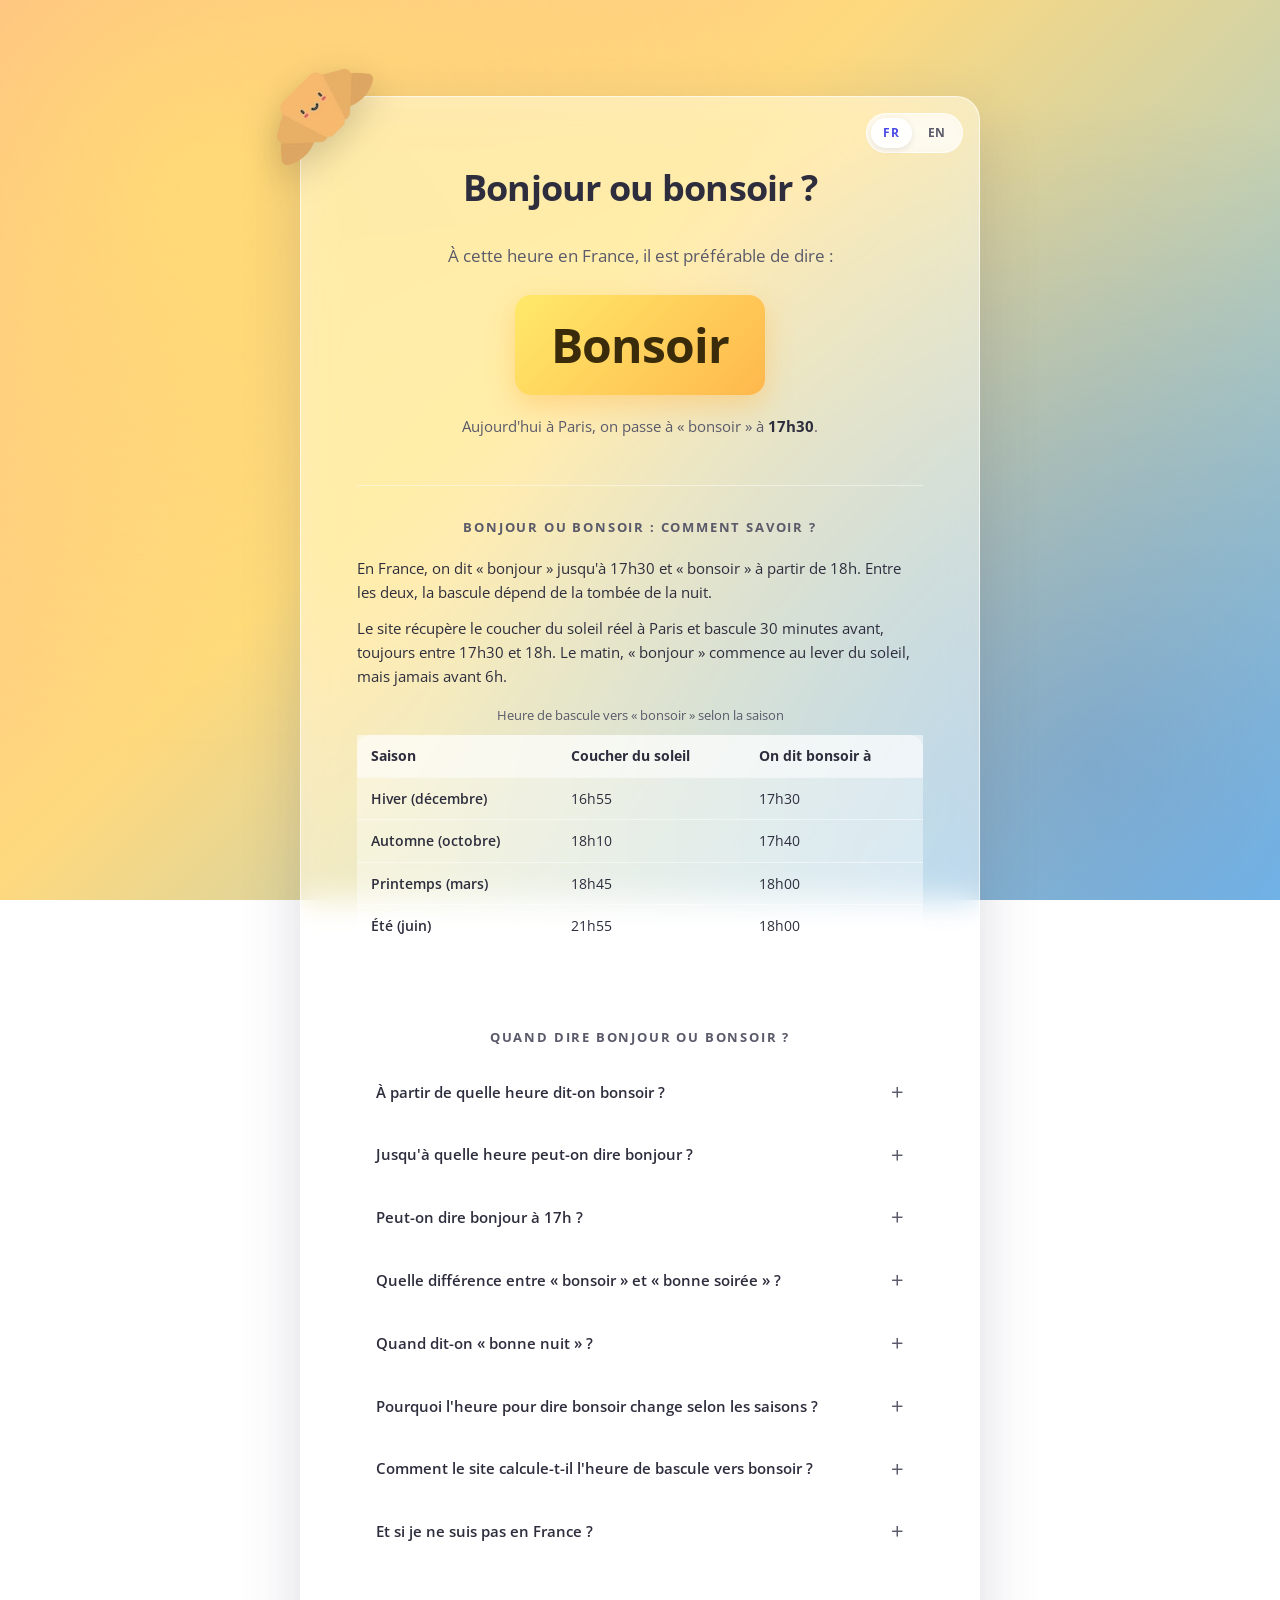
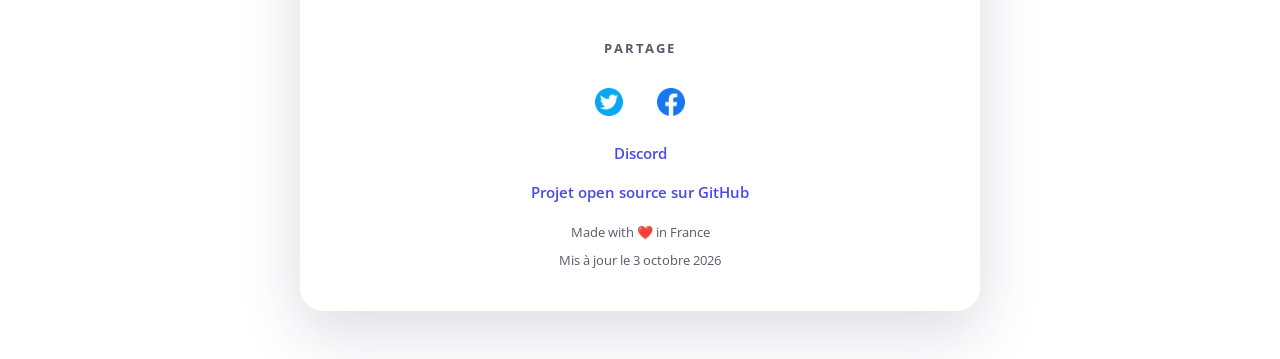
==== commit 5913123f: "feat: enhance greeting functionality with local time support and API integration" ====
--- a/index.html
+++ b/index.html
@@ -15,6 +15,8 @@
   <link rel="alternate" hreflang="fr" href="https://bonjouroubonsoir.fr/" />
   <link rel="alternate" hreflang="en" href="https://bonjouroubonsoir.fr/en/" />
   <link rel="alternate" hreflang="x-default" href="https://bonjouroubonsoir.fr/" />
+  <link rel="alternate" type="application/json" href="https://bonjouroubonsoir.fr/api/bonjour-ou-bonsoir" title="Réponse en direct (JSON)" />
+  <link rel="modulepreload" href="/salutation.js" />
   <meta name="description"
     content="Bonjour ou bonsoir ? Réponse en temps réel : en France, on dit bonsoir entre 17h30 et 18h selon le coucher du soleil à Paris. Règles et FAQ." />
   <meta name="keywords"
@@ -51,7 +53,6 @@
   <meta name="twitter:creator" content="@FazCodeFR" />
 
   <link rel="preload" href="./fonts/open-sans-latin-wght-400-700.woff2" as="font" type="font/woff2" crossorigin />
-  <link rel="preconnect" href="https://api.sunrise-sunset.org" crossorigin />
   <style>
     @font-face {
         font-family: 'Open Sans';
@@ -448,7 +449,44 @@
         margin-top: -8px;
     }
 
+    .local {
+        margin: 24px auto 0;
+        max-width: 460px;
+        padding: 14px 20px;
+        background: rgba(255, 255, 255, 0.4);
+        border: 1px solid rgba(255, 255, 255, 0.55);
+        border-radius: 14px;
+    }
+
+    .local[hidden] {
+        display: none;
+    }
+
+    .local p {
+        margin: 0;
+        font-size: 0.9375rem;
+    }
+
+    #localText {
+        display: inline-block;
+        margin-left: 4px;
+        padding: 2px 12px;
+        border-radius: 10px;
+        background: linear-gradient(135deg, var(--color-bon-1) 0%, var(--color-bon-2) 100%);
+        color: #3a2c0a;
+        font-weight: 700;
+    }
+
+    .local .local-switch {
+        margin-top: 6px;
+        font-size: 0.8125rem;
+        color: var(--color-text-soft);
+    }
+
     @media only screen and (max-width: 600px) {
+        .local {
+            padding: 12px 14px;
+        }
         body {
             padding: 32px 16px;
         }
@@ -554,6 +592,16 @@
       "author": { "@id": "https://bonjouroubonsoir.fr/#fazcode" }
     },
     {
+      "@type": "WebAPI",
+      "@id": "https://bonjouroubonsoir.fr/#api",
+      "name": "API Bonjour ou Bonsoir",
+      "description": "Renvoie en JSON s'il faut dire bonjour ou bonsoir maintenant en France (et dans le fuseau horaire du visiteur), avec l'heure de bascule du jour. Sans authentification.",
+      "url": "https://bonjouroubonsoir.fr/api/bonjour-ou-bonsoir",
+      "documentation": "https://github.com/FazCodeFR/BonjourOuBonsoir/blob/master/ALGORITHME.md",
+      "provider": { "@id": "https://bonjouroubonsoir.fr/#fazcode" },
+      "isAccessibleForFree": true
+    },
+    {
     "@type": "FAQPage",
     "@id": "https://bonjouroubonsoir.fr/#faq",
     "inLanguage": "fr-FR",
@@ -614,6 +662,14 @@
           "@type": "Answer",
           "text": "Le site récupère l'heure du coucher du soleil à Paris et bascule 30 minutes avant, sans jamais descendre sous 17h30 ni dépasser 18h. Exemples : 17h30 en hiver, environ 17h40 en automne, 18h au printemps et en été. Le matin, « bonjour » commence au lever du soleil, mais jamais avant 6h."
         }
+      },
+      {
+        "@type": "Question",
+        "name": "Et si je ne suis pas en France ?",
+        "acceptedAnswer": {
+          "@type": "Answer",
+          "text": "Le site affiche toujours la réponse pour la France. Si votre fuseau horaire est différent, une deuxième réponse « chez vous » apparaît dessous : elle applique les mêmes règles à votre heure locale et au coucher du soleil près de chez vous (position approximative, déduite de votre connexion)."
+        }
       }
     ]
     }
@@ -636,6 +692,10 @@
     <h2>À cette heure en France, il est préférable de dire&nbsp;:</h2>
     <div aria-live="polite"><strong id="bonText">Bonjour</strong></div>
     <p class="switch-time">Aujourd'hui à Paris, on passe à «&nbsp;bonsoir&nbsp;» à <strong id="switchTime">17h30–18h</strong>.</p>
+    <div class="local" id="local" hidden aria-live="polite">
+      <p>Chez vous (<span id="localVille"></span>, <span id="localHeure"></span>)&nbsp;: <strong id="localText"></strong></p>
+      <p class="local-switch">On y passe à «&nbsp;bonsoir&nbsp;» à <span id="localSwitch"></span>.</p>
+    </div>
 
     <section class="how" aria-labelledby="how-title">
       <h2 id="how-title">Bonjour ou bonsoir&nbsp;: comment savoir&nbsp;?</h2>
@@ -692,6 +752,11 @@
         <summary><h3>Comment le site calcule-t-il l'heure de bascule vers bonsoir&nbsp;?</h3></summary>
         <p class="answer">Le site récupère l'heure du coucher du soleil à Paris et bascule 30&nbsp;minutes avant, sans jamais descendre sous 17h30 ni dépasser 18h. Exemples&nbsp;: 17h30 en hiver, environ 17h40 en automne, 18h au printemps et en été. Le matin, «&nbsp;bonjour&nbsp;» commence au lever du soleil, mais jamais avant 6h.</p>
       </details>
+
+      <details>
+        <summary><h3>Et si je ne suis pas en France&nbsp;?</h3></summary>
+        <p class="answer">Le site affiche toujours la réponse pour la France. Si votre fuseau horaire est différent, une deuxième réponse «&nbsp;chez vous&nbsp;» apparaît dessous&nbsp;: elle applique les mêmes règles à votre heure locale et au coucher du soleil près de chez vous (position approximative, déduite de votre connexion).</p>
+      </details>
     </section>
 
     <section class="share">
@@ -713,7 +778,7 @@
       <span class="updated">Mis à jour le <time datetime="2026-10-03">3 octobre 2026</time></span>
     </section>
   </main>
-  <script src="./index.js"></script>
+  <script type="module" src="./index.js"></script>
 
 </body>
 
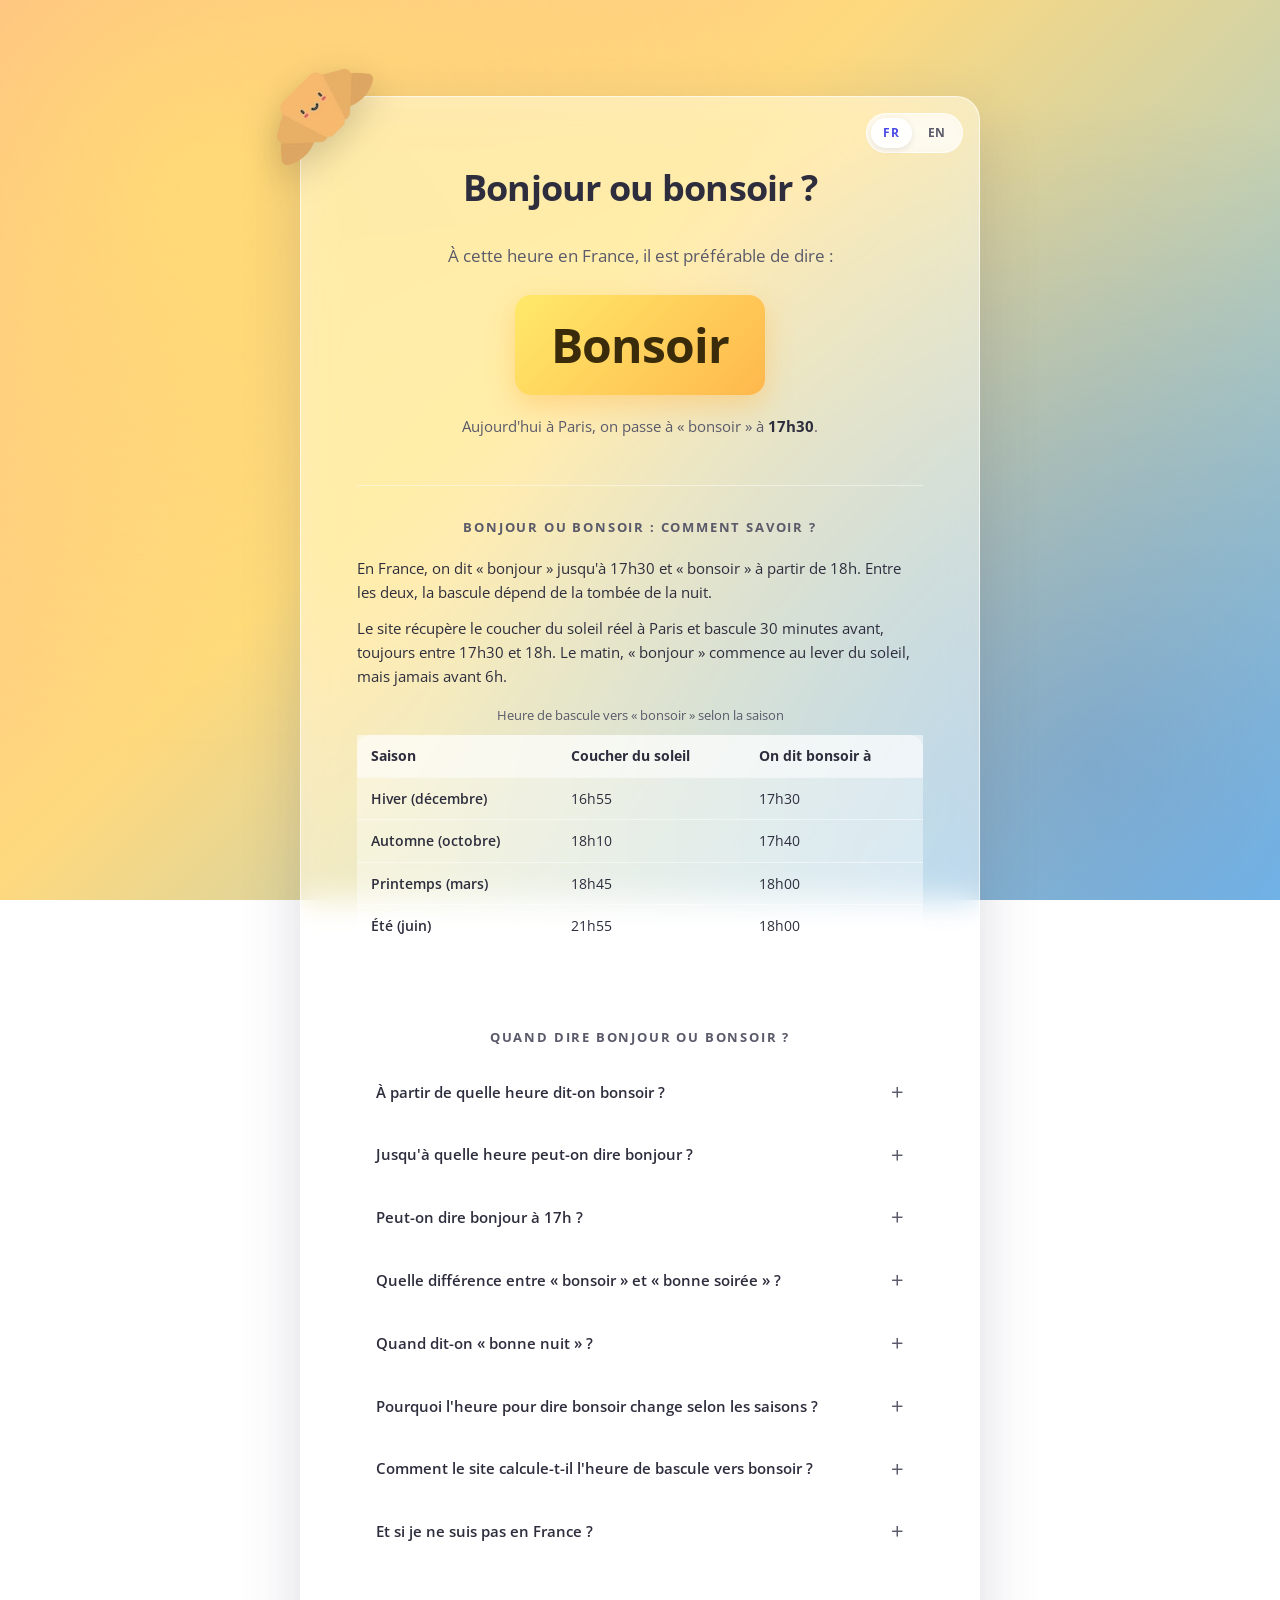
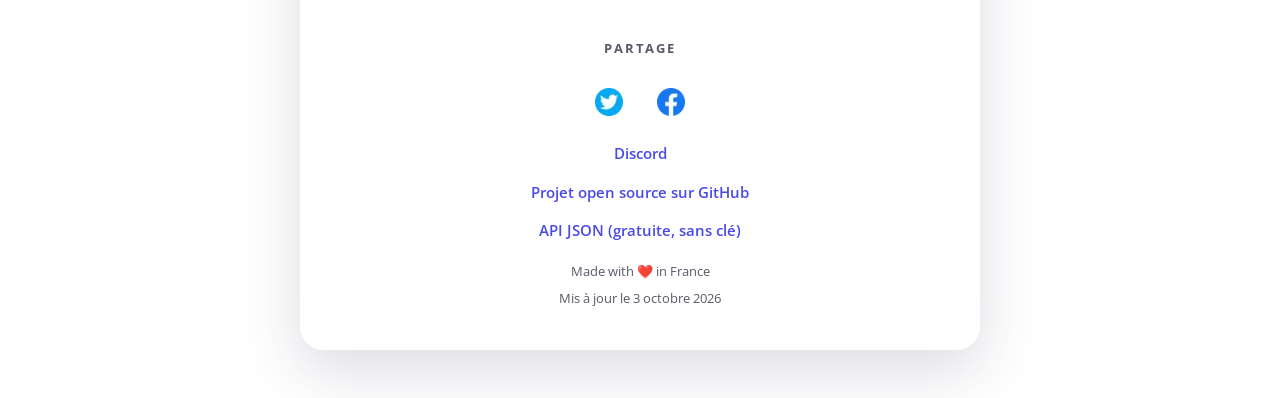
==== commit 6f636aca: "feat: add JSON API link for easy access to greeting data" ====
--- a/index.html
+++ b/index.html
@@ -773,6 +773,7 @@
 
       <a href="https://fazcode.com/discord">Discord</a>
       <a href="https://github.com/FazCodeFR/BonjourOuBonsoir">Projet open source sur GitHub</a>
+      <a href="/api/bonjour-ou-bonsoir">API JSON (gratuite, sans clé)</a>
 
       <span class="made">Made with ❤️ in France</span>
       <span class="updated">Mis à jour le <time datetime="2026-10-03">3 octobre 2026</time></span>
